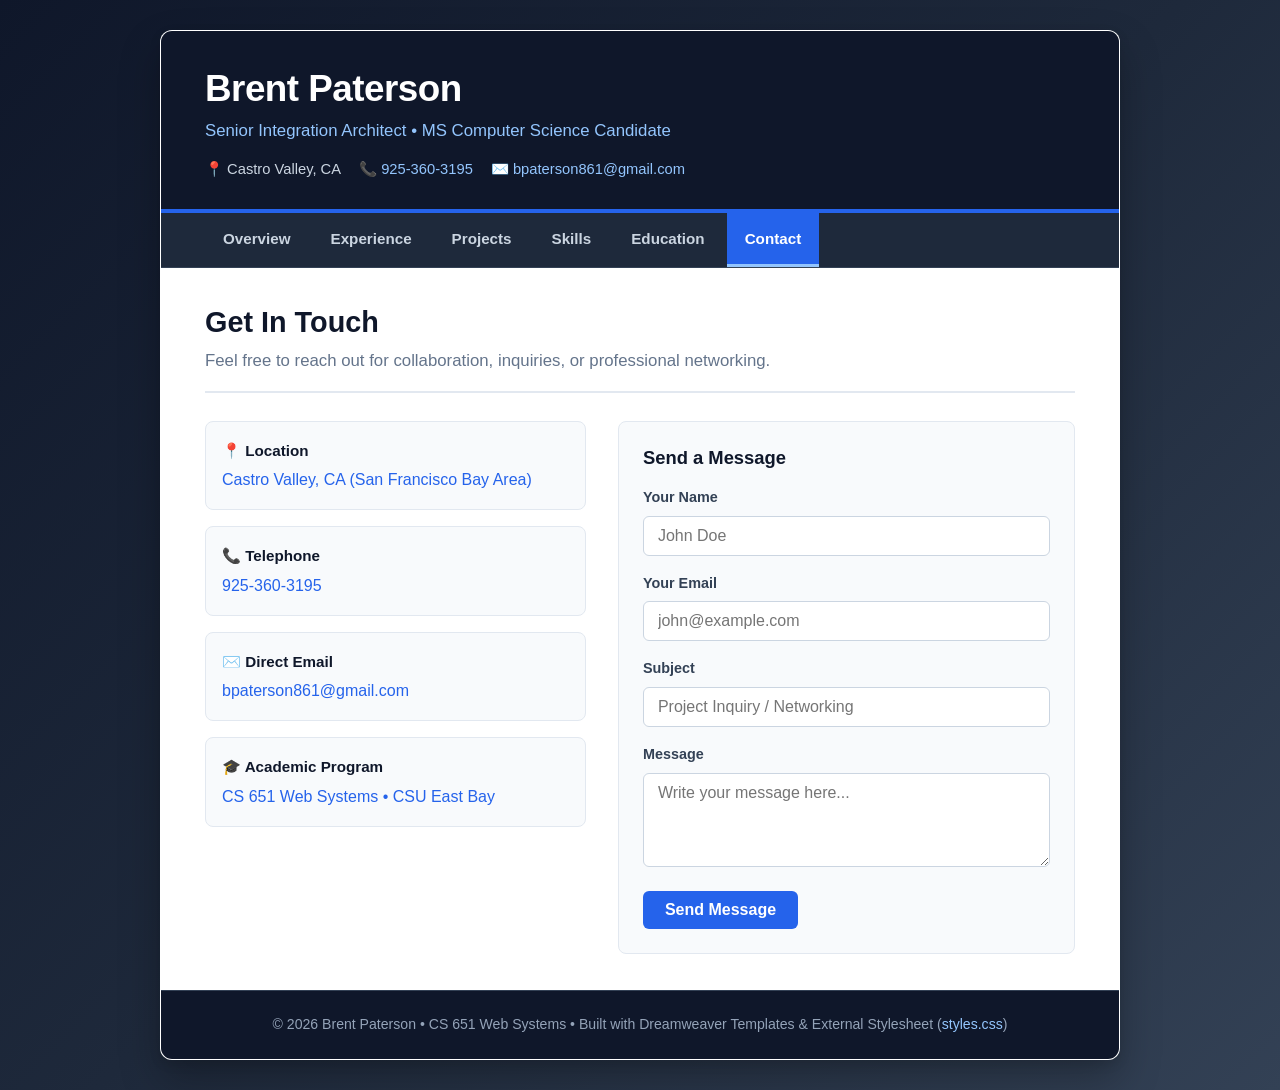
==== contact.html @ c3cf7280 "changed to multipage layout" ====
<!DOCTYPE html>
<html lang="en">
<!-- InstanceBegin template="/Templates/resume-template.dwt" codeOutsideHTMLIsLocked="false" -->
<head>
  <meta charset="UTF-8" />
  <meta name="viewport" content="width=device-width, initial-scale=1.0" />
  <!-- InstanceBeginEditable name="doctitle" -->
  <title>Brent Paterson - Contact &amp; Connect</title>
  <!-- InstanceEndEditable -->
  <link rel="stylesheet" href="styles.css" />
  <!-- InstanceBeginEditable name="head" -->
  <!-- InstanceEndEditable -->
</head>
<body>

  <!-- Main Site Container (Named Style: .resume-wrapper) -->
  <div class="resume-wrapper">

    <!-- Global Header (No Photo Layout) -->
    <header class="site-header">
      <div class="header-main">
        <h1 class="header-name"><a href="index.html">Brent Paterson</a></h1>
        <p class="header-tagline">Senior Integration Architect &bull; MS Computer Science Candidate</p>
        <div class="header-contact-bar">
          <span>📍 Castro Valley, CA</span>
          <span>📞 <a href="tel:9253603195">925-360-3195</a></span>
          <span>✉️ <a href="mailto:bpaterson861@gmail.com">bpaterson861@gmail.com</a></span>
        </div>
      </div>
    </header>

    <!-- Global Navigation Bar (Named Style: .site-nav) -->
    <nav class="site-nav" aria-label="Main Navigation">
      <!-- InstanceBeginEditable name="Navigation" -->
      <ul class="nav-list">
        <li class="nav-item"><a href="index.html" class="nav-link">Overview</a></li>
        <li class="nav-item"><a href="experience.html" class="nav-link">Experience</a></li>
        <li class="nav-item"><a href="projects.html" class="nav-link">Projects</a></li>
        <li class="nav-item"><a href="skills.html" class="nav-link">Skills</a></li>
        <li class="nav-item"><a href="education.html" class="nav-link">Education</a></li>
        <li class="nav-item"><a href="contact.html" class="nav-link active">Contact</a></li>
      </ul>
      <!-- InstanceEndEditable -->
    </nav>

    <!-- Main Content Region -->
    <main class="site-content">
      <!-- InstanceBeginEditable name="MainContent" -->
      <div class="page-title-box">
        <h2 class="page-title">Get In Touch</h2>
        <p class="page-description">Feel free to reach out for collaboration, inquiries, or professional networking.</p>
      </div>

      <div class="contact-layout">

        <!-- Left Column: Contact Details Cards -->
        <div class="contact-info-list">
          <div class="info-box">
            <div class="info-box-title">📍 Location</div>
            <div class="info-box-value">Castro Valley, CA (San Francisco Bay Area)</div>
          </div>

          <div class="info-box">
            <div class="info-box-title">📞 Telephone</div>
            <div class="info-box-value"><a href="tel:9253603195">925-360-3195</a></div>
          </div>

          <div class="info-box">
            <div class="info-box-title">✉️ Direct Email</div>
            <div class="info-box-value"><a href="mailto:bpaterson861@gmail.com">bpaterson861@gmail.com</a></div>
          </div>

          <div class="info-box">
            <div class="info-box-title">🎓 Academic Program</div>
            <div class="info-box-value">CS 651 Web Systems &bull; CSU East Bay</div>
          </div>
        </div>

        <!-- Right Column: Interactive Contact Form -->
        <div class="contact-form">
          <h3 style="margin-bottom: 16px; font-size: 1.15rem; color: #0f172a;">Send a Message</h3>
          <form action="#" method="post" onsubmit="event.preventDefault(); alert('Thank you for reaching out! In a live environment, this form connects to a backend handler.');">
            <div class="form-group">
              <label for="sender-name" class="form-label">Your Name</label>
              <input type="text" id="sender-name" name="name" class="form-control" placeholder="John Doe" required />
            </div>

            <div class="form-group">
              <label for="sender-email" class="form-label">Your Email</label>
              <input type="email" id="sender-email" name="email" class="form-control" placeholder="john@example.com" required />
            </div>

            <div class="form-group">
              <label for="sender-subject" class="form-label">Subject</label>
              <input type="text" id="sender-subject" name="subject" class="form-control" placeholder="Project Inquiry / Networking" required />
            </div>

            <div class="form-group">
              <label for="sender-message" class="form-label">Message</label>
              <textarea id="sender-message" name="message" rows="4" class="form-control" placeholder="Write your message here..." required></textarea>
            </div>

            <button type="submit" class="btn-primary">Send Message</button>
          </form>
        </div>

      </div>
      <!-- InstanceEndEditable -->
    </main>

    <!-- Global Footer (Named Style: .site-footer) -->
    <footer class="site-footer">
      <p>&copy; 2026 Brent Paterson &bull; CS 651 Web Systems &bull; Built with Dreamweaver Templates &amp; External Stylesheet (<a href="styles.css">styles.css</a>)</p>
    </footer>

  </div>

</body>
<!-- InstanceEnd -->
</html>
---- styles.css ----
/* ==========================================================================
   Brent Paterson - Portfolio & Resume Stylesheet (styles.css)
   Course: CS 651 Web Systems
   Covers: Tag Styles (element defaults) & Named Styles (CSS Classes)
   ========================================================================== */

/* --------------------------------------------------------------------------
   1. HTML TAG STYLES (Element Level Selectors)
   -------------------------------------------------------------------------- */
*, *::before, *::after {
  box-sizing: border-box;
  margin: 0;
  padding: 0;
}

html {
  font-size: 16px;
  scroll-behavior: smooth;
}

body {
  background: linear-gradient(135deg, #0f172a 0%, #1e293b 50%, #334155 100%);
  min-height: 100vh;
  font-family: -apple-system, BlinkMacSystemFont, "Segoe UI", Roboto, "Helvetica Neue", Arial, sans-serif;
  color: #1e293b;
  line-height: 1.65;
  padding: 30px 16px;
}

h1, h2, h3, h4, h5, h6 {
  color: #0f172a;
  font-weight: 700;
  line-height: 1.3;
}

h1 {
  font-size: 2.2rem;
  letter-spacing: -0.5px;
}

h2 {
  font-size: 1.4rem;
  margin-bottom: 12px;
}

h3 {
  font-size: 1.15rem;
  margin-bottom: 6px;
}

p {
  margin-bottom: 14px;
  color: #334155;
}

p:last-child {
  margin-bottom: 0;
}

a {
  color: #2563eb;
  text-decoration: none;
  transition: color 0.2s ease, text-decoration 0.2s ease;
}

a:hover {
  color: #1d4ed8;
  text-decoration: underline;
}

ul, ol {
  margin-left: 20px;
  margin-bottom: 14px;
}

li {
  margin-bottom: 6px;
  color: #334155;
}

li:last-child {
  margin-bottom: 0;
}

hr {
  border: none;
  border-top: 1px solid #e2e8f0;
  margin: 24px 0;
}

button, input, textarea {
  font-family: inherit;
  font-size: 1rem;
}

/* --------------------------------------------------------------------------
   2. NAMED STYLES: Layout Containers
   -------------------------------------------------------------------------- */
.resume-wrapper {
  max-width: 960px;
  margin: 0 auto;
  background: #ffffff;
  border-radius: 12px;
  box-shadow: 0 20px 40px rgba(0, 0, 0, 0.25), 0 4px 12px rgba(0, 0, 0, 0.1);
  overflow: hidden;
  border: 1px solid rgba(255, 255, 255, 0.1);
  display: flex;
  flex-direction: column;
}

.site-content {
  padding: 36px 44px;
  flex-grow: 1;
}

/* --------------------------------------------------------------------------
   3. NAMED STYLES: Header (No Photo Layout)
   -------------------------------------------------------------------------- */
.site-header {
  background: #0f172a;
  color: #ffffff;
  padding: 34px 44px 28px;
  border-bottom: 4px solid #2563eb;
}

.header-main {
  width: 100%;
}

.header-name {
  color: #ffffff;
  font-size: 2.3rem;
  font-weight: 800;
  letter-spacing: -0.5px;
  margin-bottom: 4px;
}

.header-name a {
  color: #ffffff;
  text-decoration: none;
}

.header-name a:hover {
  color: #93c5fd;
  text-decoration: none;
}

.header-tagline {
  color: #93c5fd;
  font-size: 1.05rem;
  font-weight: 500;
  margin-bottom: 12px;
}

.header-contact-bar {
  display: flex;
  flex-wrap: wrap;
  gap: 18px;
  font-size: 0.92rem;
  color: #cbd5e1;
}

.header-contact-bar a {
  color: #93c5fd;
}

.header-contact-bar a:hover {
  color: #ffffff;
}

/* --------------------------------------------------------------------------
   4. NAMED STYLES: Navigation Bar
   -------------------------------------------------------------------------- */
.site-nav {
  background: #1e293b;
  border-bottom: 1px solid #334155;
  padding: 0 44px;
}

.nav-list {
  list-style: none;
  margin: 0;
  padding: 0;
  display: flex;
  flex-wrap: wrap;
  gap: 4px;
}

.nav-item {
  margin: 0;
}

.nav-link {
  display: inline-block;
  padding: 13px 18px;
  color: #cbd5e1;
  font-size: 0.95rem;
  font-weight: 600;
  text-decoration: none;
  border-bottom: 3px solid transparent;
  transition: all 0.2s ease;
}

.nav-link:hover {
  color: #ffffff;
  background-color: rgba(255, 255, 255, 0.05);
  text-decoration: none;
  border-bottom-color: #60a5fa;
}

.nav-link.active {
  color: #ffffff;
  background-color: #2563eb;
  border-bottom-color: #93c5fd;
}

/* --------------------------------------------------------------------------
   5. NAMED STYLES: Typography & Section Formatting
   -------------------------------------------------------------------------- */
.page-title-box {
  margin-bottom: 28px;
  padding-bottom: 16px;
  border-bottom: 2px solid #e2e8f0;
}

.page-title {
  font-size: 1.8rem;
  color: #0f172a;
  font-weight: 800;
  margin-bottom: 6px;
}

.page-description {
  font-size: 1.05rem;
  color: #64748b;
  margin-bottom: 0;
}

.section-title {
  font-size: 1.25rem;
  font-weight: 700;
  color: #0f172a;
  text-transform: uppercase;
  letter-spacing: 0.6px;
  border-bottom: 2px solid #e2e8f0;
  padding-bottom: 6px;
  margin-top: 28px;
  margin-bottom: 18px;
  position: relative;
}

.section-title::after {
  content: "";
  position: absolute;
  bottom: -2px;
  left: 0;
  width: 50px;
  height: 2px;
  background-color: #2563eb;
}

.lead-text {
  font-size: 1.12rem;
  line-height: 1.7;
  color: #334155;
  margin-bottom: 18px;
}

/* --------------------------------------------------------------------------
   6. NAMED STYLES: Reusable Cards & Grids
   -------------------------------------------------------------------------- */
.card-stack {
  display: flex;
  flex-direction: column;
  gap: 22px;
}

.content-card {
  background: #f8fafc;
  border-radius: 8px;
  border: 1px solid #e2e8f0;
  border-left: 4px solid #2563eb;
  padding: 20px 24px;
  transition: transform 0.15s ease, box-shadow 0.15s ease;
}

.content-card:hover {
  transform: translateY(-2px);
  box-shadow: 0 8px 18px rgba(15, 23, 42, 0.06);
}

.card-top {
  display: flex;
  justify-content: space-between;
  align-items: baseline;
  flex-wrap: wrap;
  gap: 8px;
  margin-bottom: 6px;
}

.card-title {
  font-size: 1.15rem;
  font-weight: 700;
  color: #0f172a;
  margin-bottom: 0;
}

.company-highlight {
  color: #2563eb;
  font-weight: 700;
}

.date-pill {
  font-size: 0.85rem;
  font-weight: 600;
  color: #475569;
  background: #e2e8f0;
  padding: 3px 10px;
  border-radius: 9999px;
  white-space: nowrap;
}

.card-subtitle {
  font-size: 0.95rem;
  color: #64748b;
  font-weight: 500;
  margin-bottom: 12px;
}

/* --------------------------------------------------------------------------
   7. NAMED STYLES: Stats & Highlights
   -------------------------------------------------------------------------- */
.stats-grid {
  display: grid;
  grid-template-columns: repeat(auto-fit, minmax(200px, 1fr));
  gap: 16px;
  margin: 24px 0 32px;
}

.stat-box {
  background: #eff6ff;
  border: 1px solid #bfdbfe;
  border-radius: 8px;
  padding: 18px 20px;
  text-align: center;
}

.stat-number {
  font-size: 1.8rem;
  font-weight: 800;
  color: #1d4ed8;
  display: block;
}

.stat-label {
  font-size: 0.88rem;
  font-weight: 600;
  color: #3b82f6;
  text-transform: uppercase;
  letter-spacing: 0.5px;
}

/* --------------------------------------------------------------------------
   8. NAMED STYLES: Skills & Badges
   -------------------------------------------------------------------------- */
.skills-category {
  margin-bottom: 24px;
}

.category-label {
  font-size: 1.05rem;
  font-weight: 700;
  color: #1e293b;
  margin-bottom: 10px;
}

.badge-cloud {
  display: flex;
  flex-wrap: wrap;
  gap: 10px;
  margin-bottom: 16px;
}

.badge {
  display: inline-block;
  padding: 6px 14px;
  border-radius: 9999px;
  font-size: 0.88rem;
  font-weight: 600;
  transition: all 0.2s ease;
}

.badge-blue {
  background-color: #eff6ff;
  color: #1d4ed8;
  border: 1px solid #bfdbfe;
}

.badge-blue:hover {
  background-color: #dbeafe;
}

.badge-slate {
  background-color: #f1f5f9;
  color: #334155;
  border: 1px solid #cbd5e1;
}

.badge-slate:hover {
  background-color: #e2e8f0;
}

.badge-teal {
  background-color: #f0fdf4;
  color: #15803d;
  border: 1px solid #bbf7d0;
}

.badge-teal:hover {
  background-color: #dcfce7;
}

/* --------------------------------------------------------------------------
   9. NAMED STYLES: Contact Page & Form Controls
   -------------------------------------------------------------------------- */
.contact-layout {
  display: grid;
  grid-template-columns: 1fr 1.2fr;
  gap: 32px;
}

.contact-info-list {
  display: flex;
  flex-direction: column;
  gap: 16px;
}

.info-box {
  background: #f8fafc;
  border: 1px solid #e2e8f0;
  border-radius: 8px;
  padding: 16px;
}

.info-box-title {
  font-weight: 700;
  font-size: 0.95rem;
  color: #0f172a;
  margin-bottom: 4px;
}

.info-box-value {
  color: #2563eb;
  font-weight: 500;
  font-size: 1rem;
}

.contact-form {
  background: #f8fafc;
  border: 1px solid #e2e8f0;
  border-radius: 8px;
  padding: 24px;
}

.form-group {
  margin-bottom: 16px;
}

.form-label {
  display: block;
  font-weight: 600;
  font-size: 0.9rem;
  color: #334155;
  margin-bottom: 6px;
}

.form-control {
  width: 100%;
  padding: 10px 14px;
  border: 1px solid #cbd5e1;
  border-radius: 6px;
  background: #ffffff;
  color: #0f172a;
  outline: none;
  transition: border-color 0.2s ease, box-shadow 0.2s ease;
}

.form-control:focus {
  border-color: #2563eb;
  box-shadow: 0 0 0 3px rgba(37, 99, 235, 0.15);
}

.btn-primary {
  display: inline-block;
  background: #2563eb;
  color: #ffffff;
  padding: 10px 22px;
  border-radius: 6px;
  font-weight: 600;
  border: none;
  cursor: pointer;
  transition: background 0.2s ease, transform 0.1s ease;
}

.btn-primary:hover {
  background: #1d4ed8;
  color: #ffffff;
  text-decoration: none;
}

.btn-primary:active {
  transform: scale(0.98);
}

/* --------------------------------------------------------------------------
   10. NAMED STYLES: Footer
   -------------------------------------------------------------------------- */
.site-footer {
  background: #0f172a;
  color: #94a3b8;
  text-align: center;
  padding: 22px 30px;
  font-size: 0.88rem;
  border-top: 1px solid #334155;
}

.site-footer p {
  color: #94a3b8;
}

.site-footer a {
  color: #93c5fd;
}

/* --------------------------------------------------------------------------
   11. RESPONSIVE MEDIA QUERIES
   -------------------------------------------------------------------------- */
@media (max-width: 768px) {
  body {
    padding: 12px 6px;
  }

  .site-header {
    padding: 24px 20px;
  }

  .site-nav {
    padding: 0 10px;
  }

  .nav-list {
    justify-content: center;
  }

  .nav-link {
    padding: 10px 12px;
    font-size: 0.88rem;
  }

  .site-content {
    padding: 24px 20px;
  }

  .contact-layout {
    grid-template-columns: 1fr;
  }

  .card-top {
    flex-direction: column;
    align-items: flex-start;
  }
}

/* --------------------------------------------------------------------------
   12. PRINT STYLES
   -------------------------------------------------------------------------- */
@media print {
  body {
    background: #ffffff;
    padding: 0;
  }

  .resume-wrapper {
    box-shadow: none;
    border: none;
    max-width: 100%;
  }

  .site-nav, .contact-form, .btn-primary {
    display: none;
  }

  .site-header {
    background: #1e293b !important;
    -webkit-print-color-adjust: exact;
    print-color-adjust: exact;
  }

  .content-card {
    border-left: 3px solid #334155 !important;
    break-inside: avoid;
  }
}
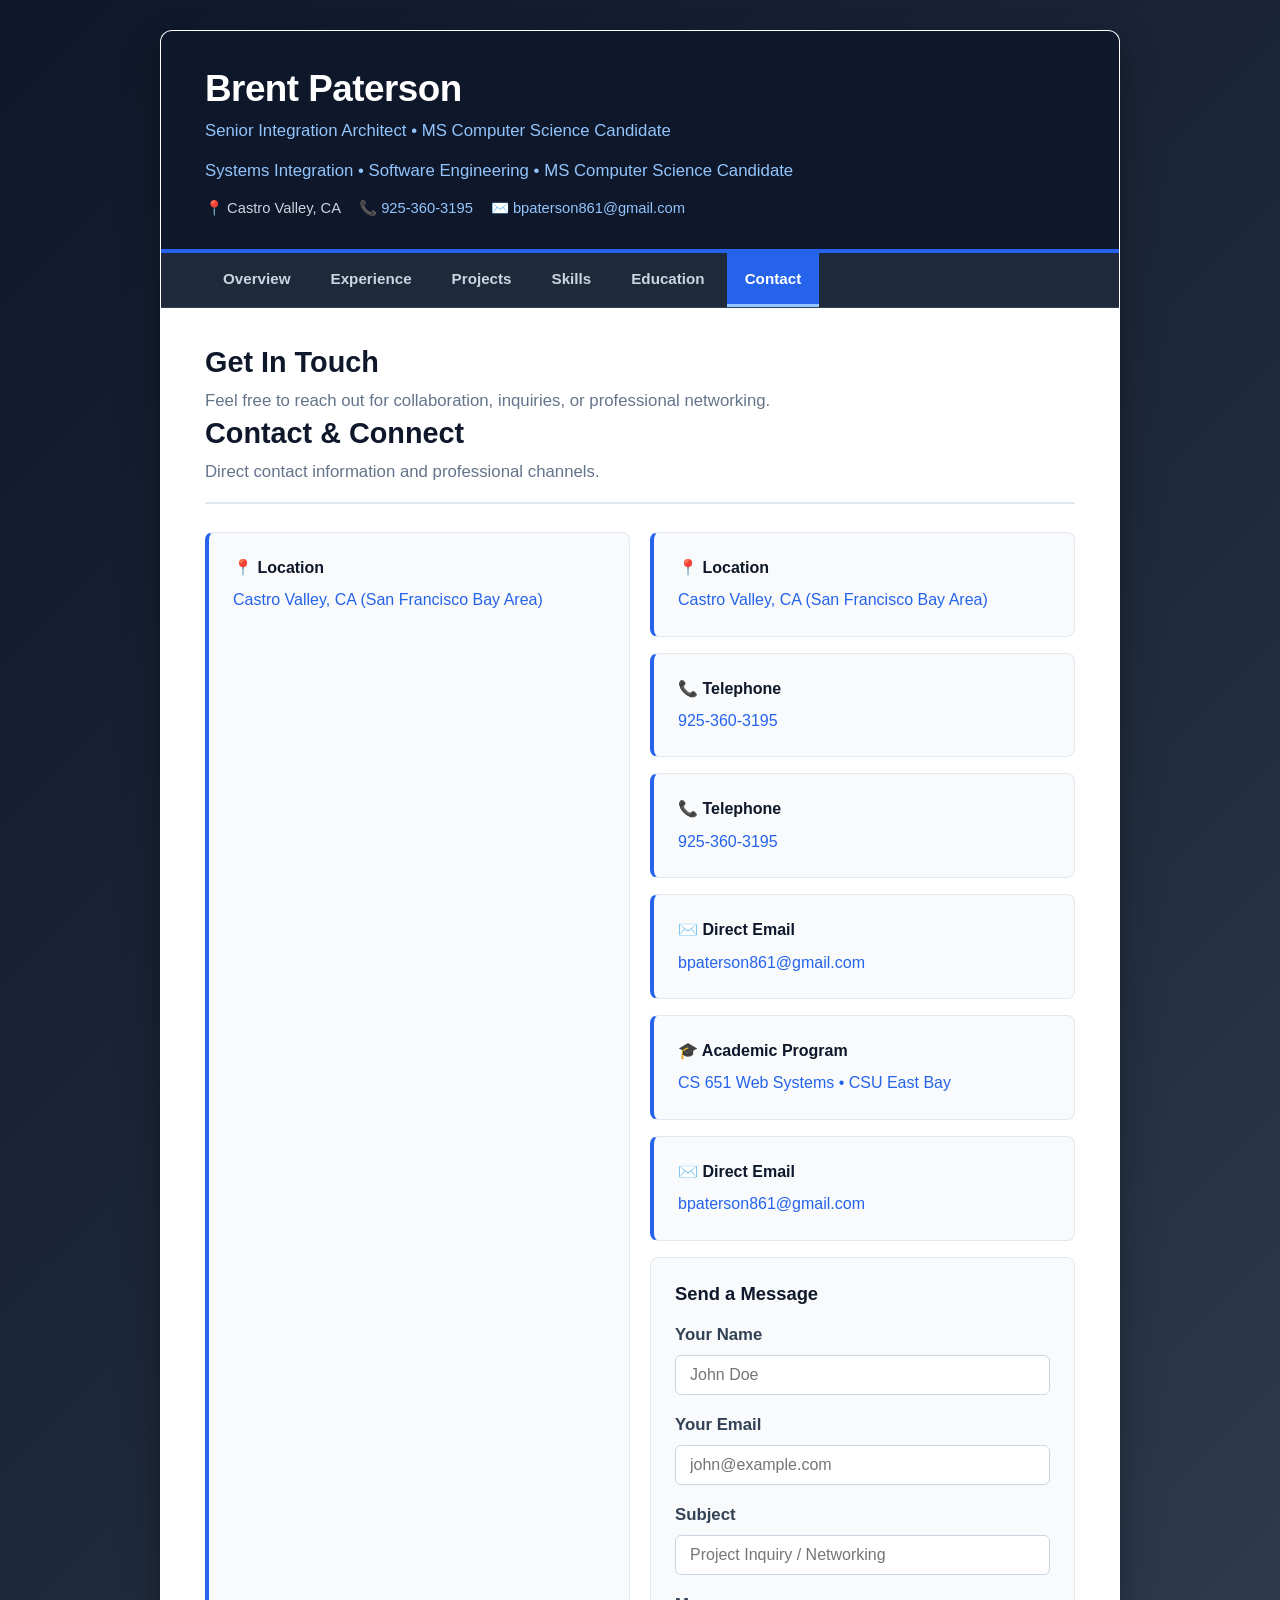
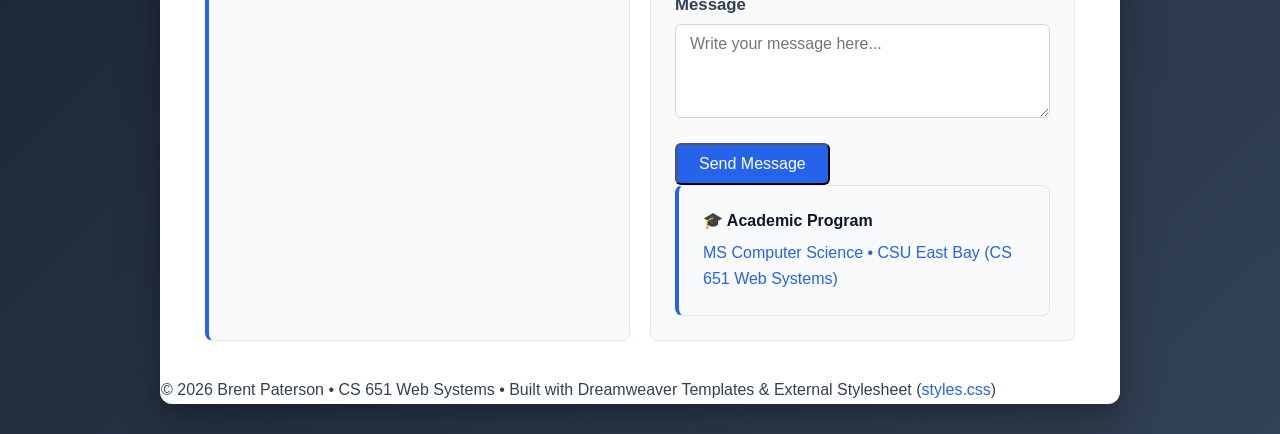
==== commit 7a6af109: "multi-page added" ====
--- a/contact.html
+++ b/contact.html
@@ -21,6 +21,7 @@
       <div class="header-main">
         <h1 class="header-name"><a href="index.html">Brent Paterson</a></h1>
         <p class="header-tagline">Senior Integration Architect &bull; MS Computer Science Candidate</p>
+        <p class="header-tagline">Systems Integration &bull; Software Engineering &bull; MS Computer Science Candidate</p>
         <div class="header-contact-bar">
           <span>📍 Castro Valley, CA</span>
           <span>📞 <a href="tel:9253603195">925-360-3195</a></span>
@@ -49,9 +50,16 @@
       <div class="page-title-box">
         <h2 class="page-title">Get In Touch</h2>
         <p class="page-description">Feel free to reach out for collaboration, inquiries, or professional networking.</p>
+        <h2 class="page-title">Contact &amp; Connect</h2>
+        <p class="page-description">Direct contact information and professional channels.</p>
       </div>
 
       <div class="contact-layout">
+      <div class="contact-grid">
+        <div class="info-box">
+          <div class="info-box-title">📍 Location</div>
+          <div class="info-box-value">Castro Valley, CA (San Francisco Bay Area)</div>
+        </div>
 
         <!-- Left Column: Contact Details Cards -->
         <div class="contact-info-list">
@@ -59,6 +67,10 @@
             <div class="info-box-title">📍 Location</div>
             <div class="info-box-value">Castro Valley, CA (San Francisco Bay Area)</div>
           </div>
+        <div class="info-box">
+          <div class="info-box-title">📞 Telephone</div>
+          <div class="info-box-value"><a href="tel:9253603195">925-360-3195</a></div>
+        </div>
 
           <div class="info-box">
             <div class="info-box-title">📞 Telephone</div>
@@ -74,6 +86,9 @@
             <div class="info-box-title">🎓 Academic Program</div>
             <div class="info-box-value">CS 651 Web Systems &bull; CSU East Bay</div>
           </div>
+        <div class="info-box">
+          <div class="info-box-title">✉️ Direct Email</div>
+          <div class="info-box-value"><a href="mailto:bpaterson861@gmail.com">bpaterson861@gmail.com</a></div>
         </div>
 
         <!-- Right Column: Interactive Contact Form -->
@@ -102,6 +117,9 @@
 
             <button type="submit" class="btn-primary">Send Message</button>
           </form>
+        <div class="info-box">
+          <div class="info-box-title">🎓 Academic Program</div>
+          <div class="info-box-value">MS Computer Science &bull; CSU East Bay (CS 651 Web Systems)</div>
         </div>
 
       </div>
--- a/styles.css
+++ b/styles.css
@@ -422,11 +422,16 @@
 
 /* --------------------------------------------------------------------------
    9. NAMED STYLES: Contact Page & Form Controls
+   9. NAMED STYLES: Contact Page
    -------------------------------------------------------------------------- */
 .contact-layout {
+.contact-grid {
   display: grid;
   grid-template-columns: 1fr 1.2fr;
   gap: 32px;
+  grid-template-columns: repeat(auto-fit, minmax(280px, 1fr));
+  gap: 20px;
+  margin-top: 10px;
 }
 
 .contact-info-list {
@@ -438,15 +443,28 @@
 .info-box {
   background: #f8fafc;
   border: 1px solid #e2e8f0;
+  border-left: 4px solid #2563eb;
   border-radius: 8px;
   padding: 16px;
+  padding: 22px 24px;
+  transition: transform 0.15s ease, box-shadow 0.15s ease;
+}
+
+.info-box:hover {
+  transform: translateY(-2px);
+  box-shadow: 0 8px 18px rgba(15, 23, 42, 0.06);
 }
 
 .info-box-title {
   font-weight: 700;
   font-size: 0.95rem;
+  font-size: 1rem;
   color: #0f172a;
   margin-bottom: 4px;
+  margin-bottom: 6px;
+  display: flex;
+  align-items: center;
+  gap: 8px;
 }
 
 .info-box-value {
@@ -472,6 +490,7 @@
   font-size: 0.9rem;
   color: #334155;
   margin-bottom: 6px;
+  font-size: 1.05rem;
 }
 
 .form-control {
@@ -496,6 +515,8 @@
   color: #ffffff;
   padding: 10px 22px;
   border-radius: 6px;
+.info-box-value a {
+  color: #2563eb;
   font-weight: 600;
   border: none;
   cursor: pointer;
@@ -506,6 +527,8 @@
   background: #1d4ed8;
   color: #ffffff;
   text-decoration: none;
+.info-box-value a:hover {
+  color: #1d4ed8;
 }
 
 .btn-primary:active {
